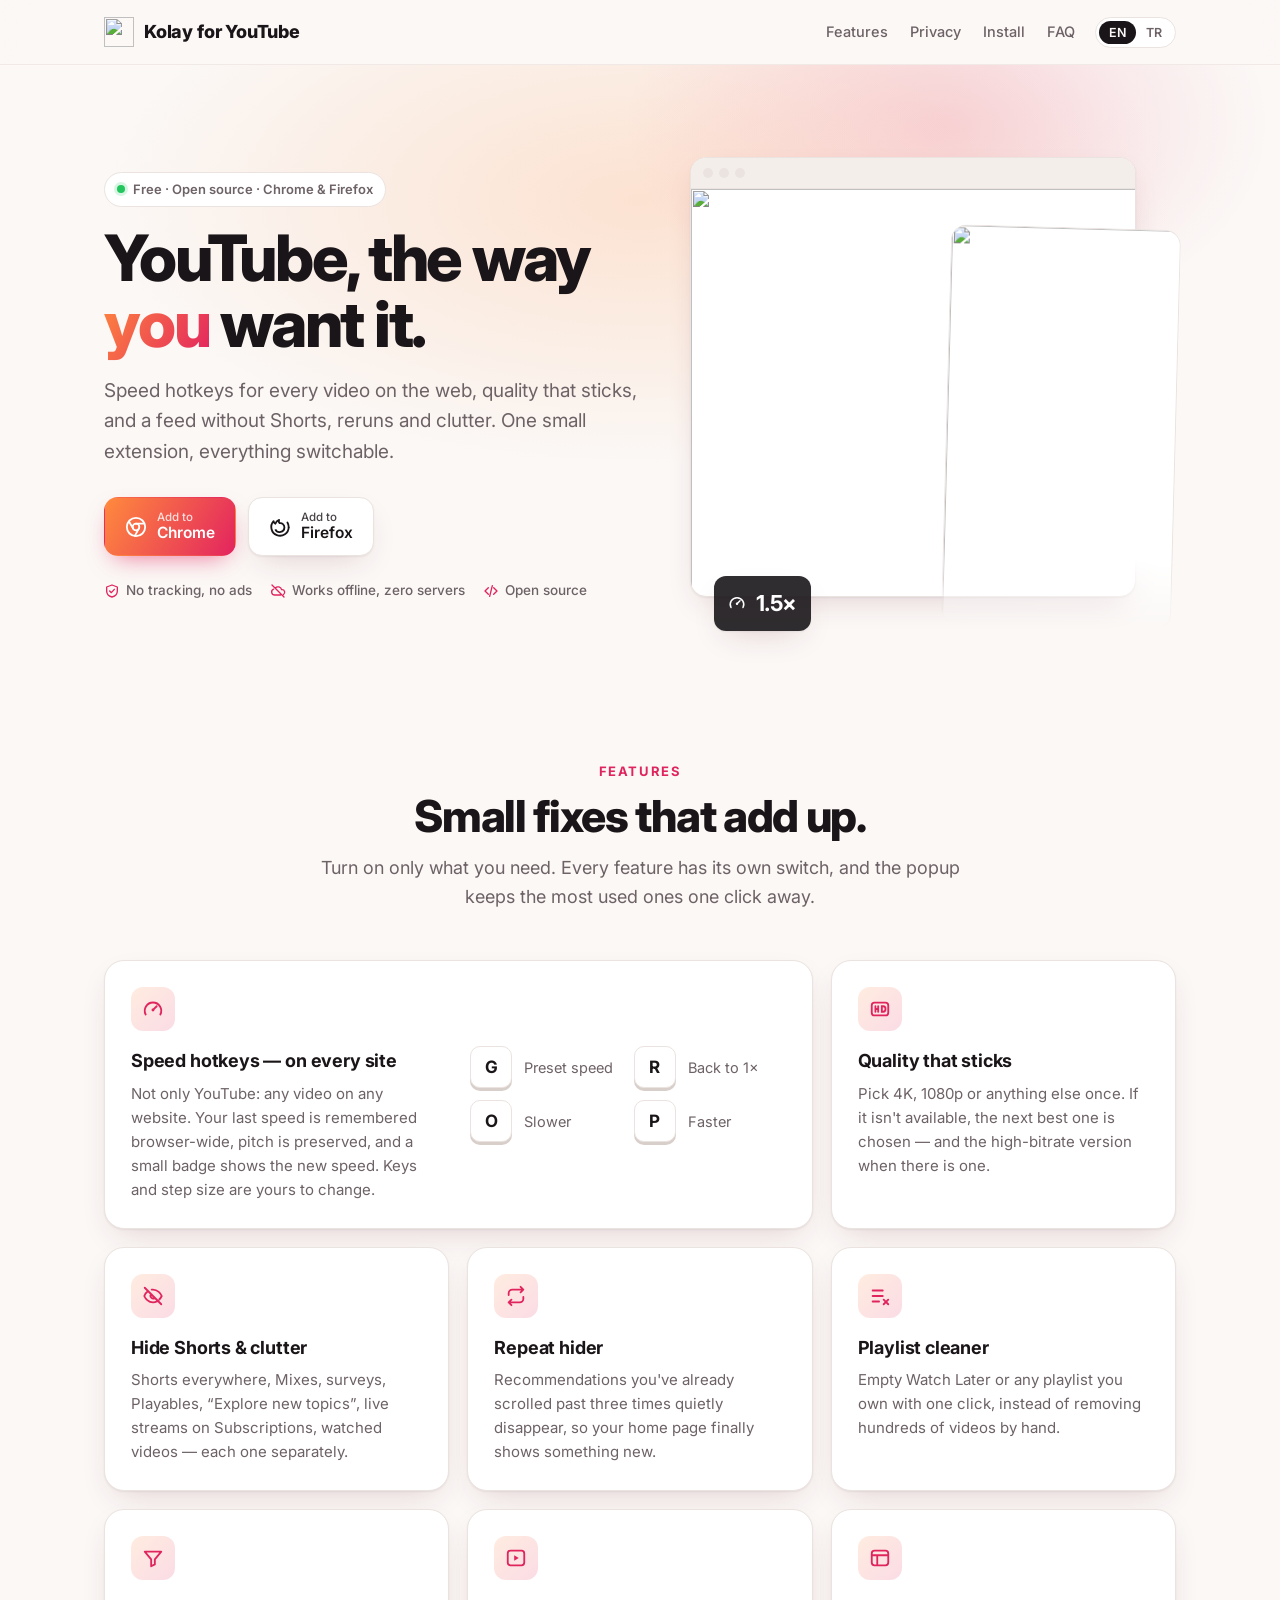
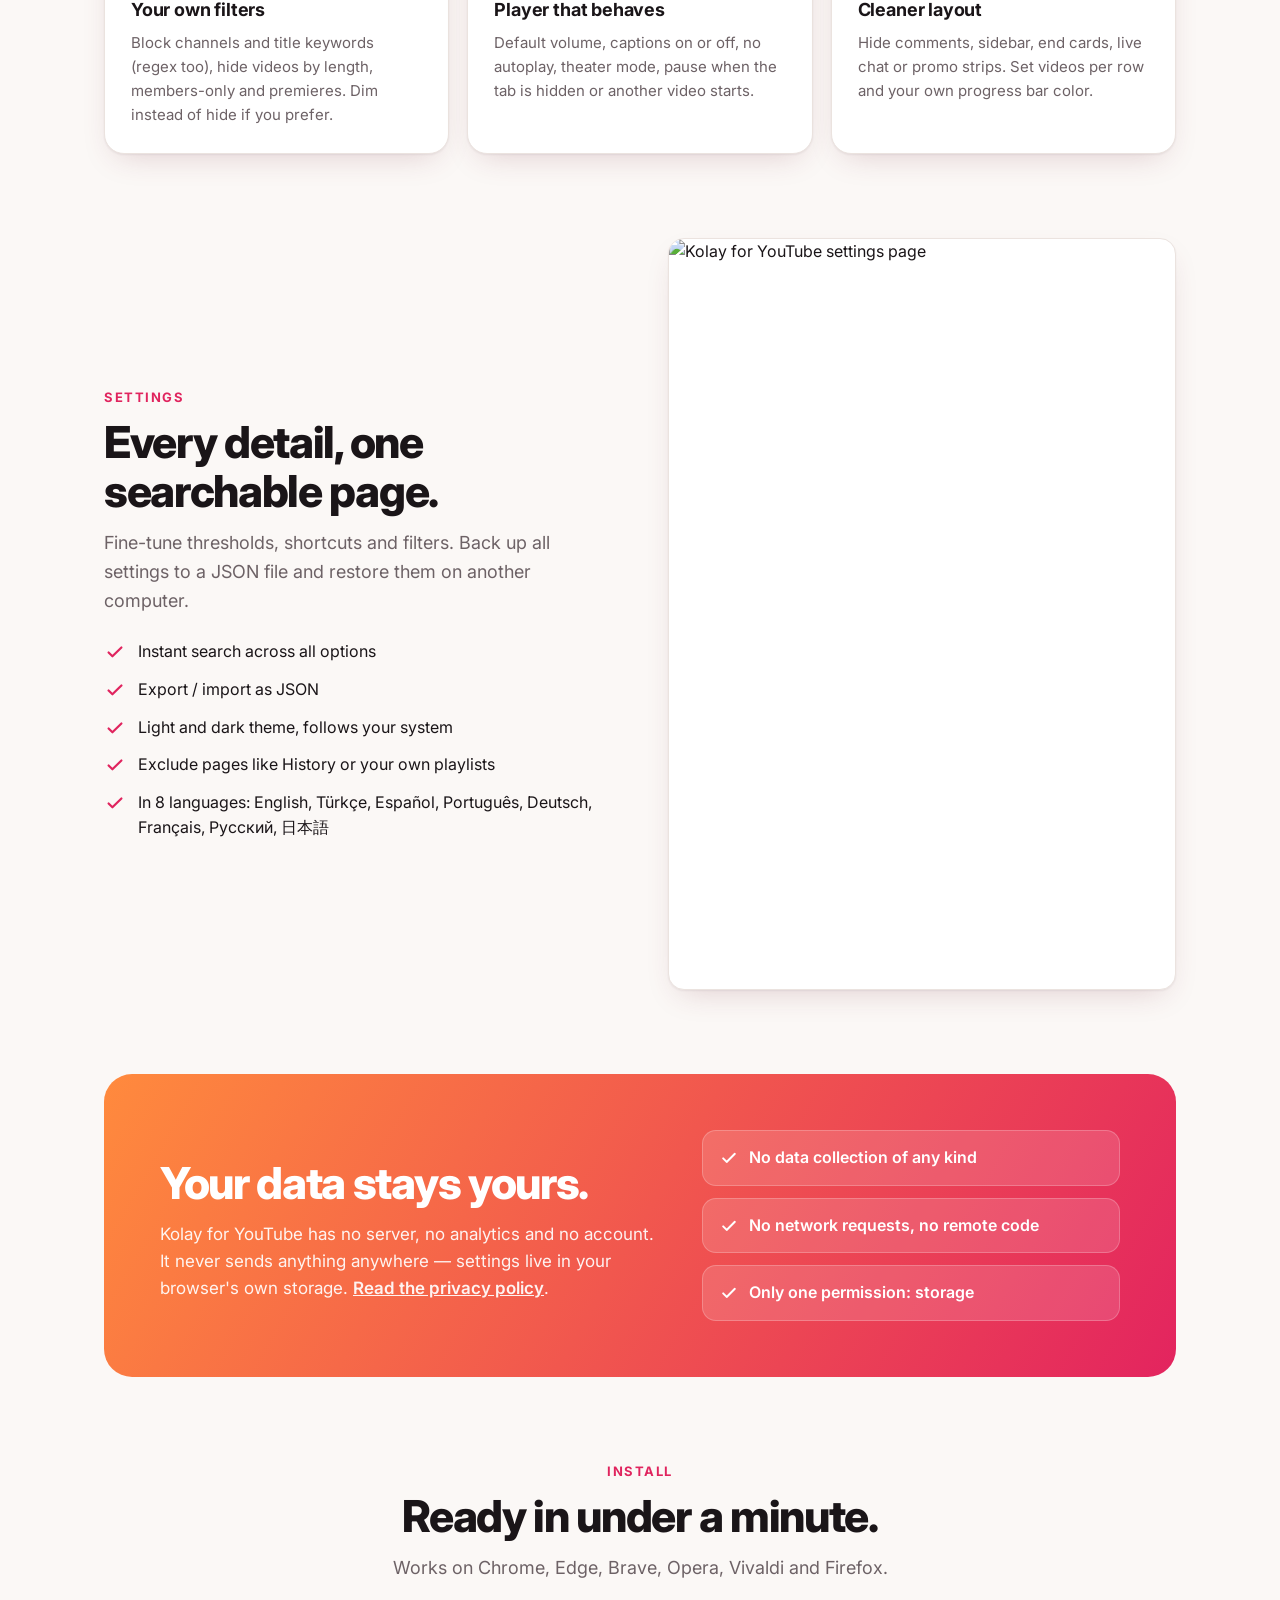
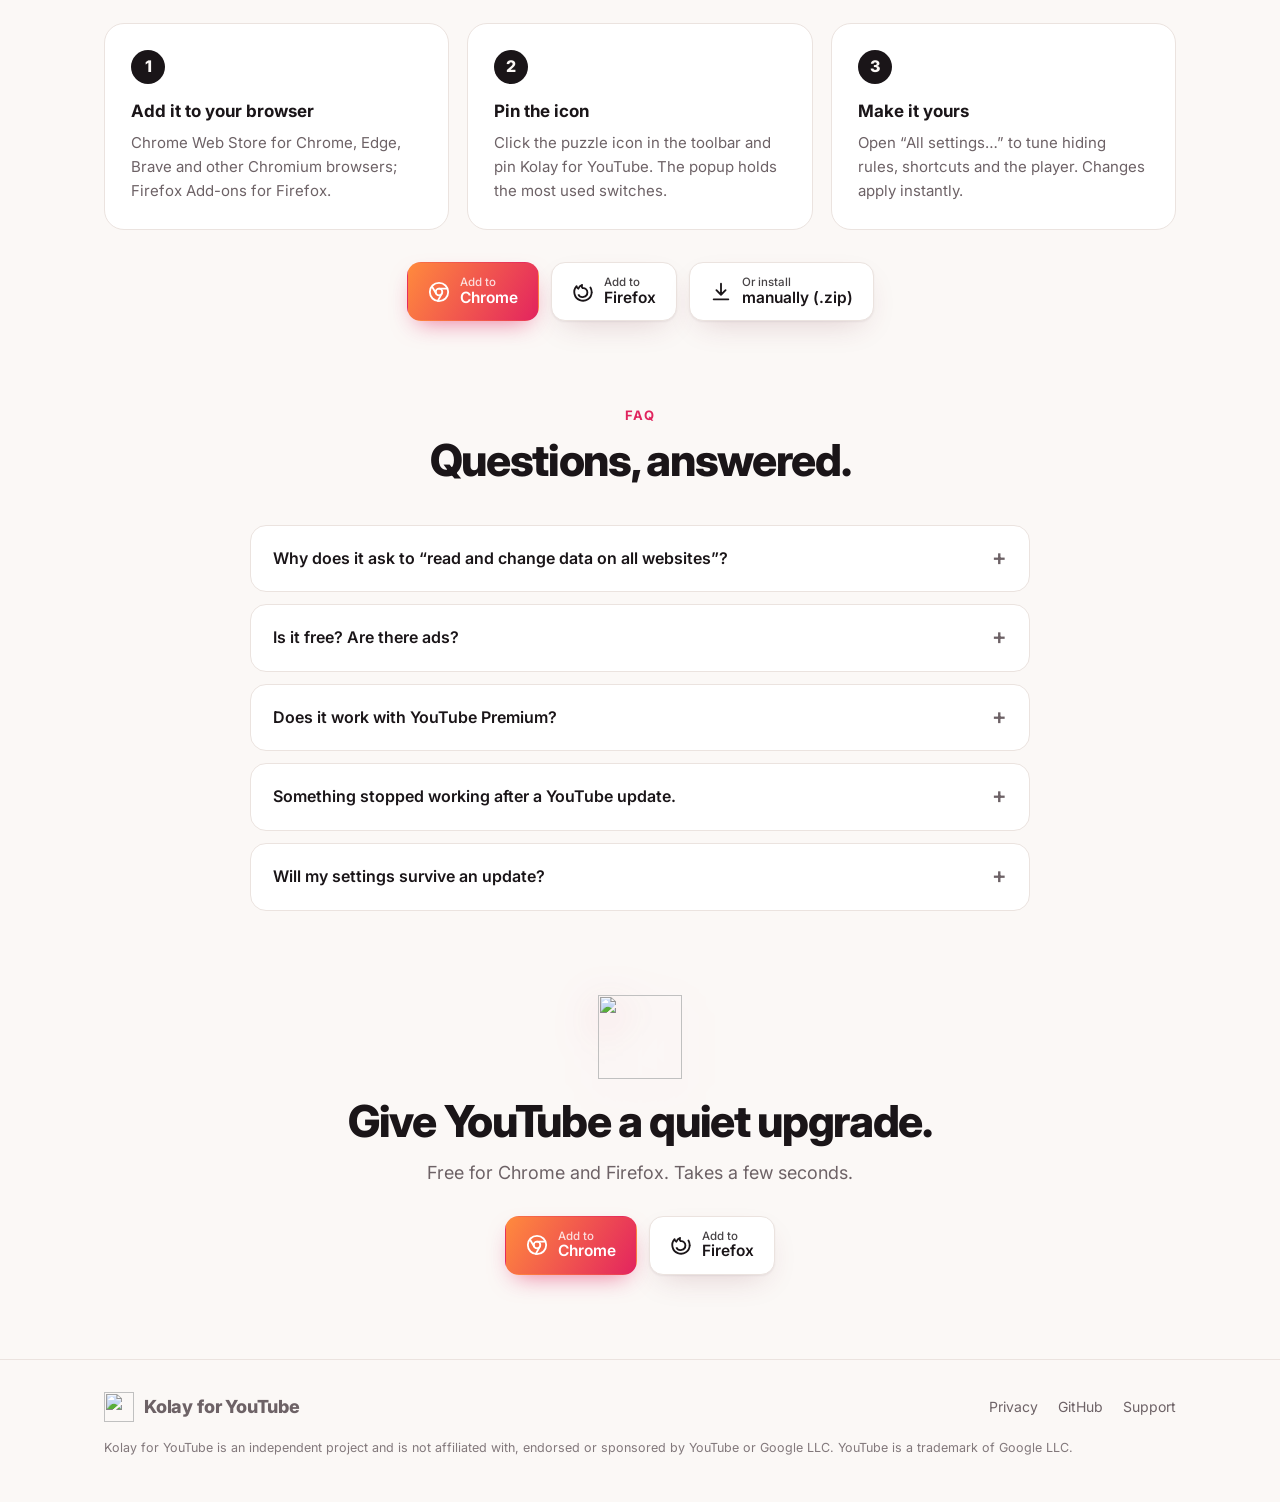
==== docs/index.html @ c81019d7 "Link Firefox Add-ons listing on site and README Co-Authored-By: Claude Sonnet 5.5 <noreply@anthropic" ====
<!doctype html>
<html lang="en">
<head>
<meta charset="utf-8">
<meta name="viewport" content="width=device-width, initial-scale=1">
<title>Kolay for YouTube — a calmer, faster YouTube</title>
<meta name="description" content="Free browser extension for Chrome and Firefox: speed hotkeys for every video, automatic quality, Shorts and clutter hiding, a repeat hider and a playlist cleaner. No tracking.">
<meta property="og:title" content="Kolay for YouTube">
<meta property="og:description" content="Speed hotkeys for every video, auto quality, Shorts & clutter hiding, repeat hider and playlist cleaner. Free, open source, no tracking.">
<meta property="og:image" content="https://makolay322.github.io/Kolay-for-Youtube/img/og.png">
<meta property="og:type" content="website">
<meta name="twitter:card" content="summary_large_image">
<meta name="color-scheme" content="light dark">
<link rel="icon" type="image/svg+xml" href="icon.svg">
<link rel="icon" type="image/png" href="favicon.png">
<link rel="preconnect" href="https://fonts.googleapis.com">
<link rel="preconnect" href="https://fonts.gstatic.com" crossorigin>
<link href="https://fonts.googleapis.com/css2?family=Inter:wght@400;500;600;700;800&display=swap" rel="stylesheet">
<style>
:root {
  --bg: #fbf8f6; --bg2: #f3eeea; --card: #ffffff; --fg: #1a1518; --muted: #6d6266; --line: #ebe3df;
  --a1: #ff8a3d; --a2: #e3245f; --accent: #e0245e; --kbd: #ffffff; --kbd-shadow: #d9cfca;
  --shadow: 0 1px 2px rgba(40,20,30,.06), 0 12px 32px -12px rgba(120,40,60,.22);
}
@media (prefers-color-scheme: dark) {
  :root {
    --bg: #121013; --bg2: #19161a; --card: #1f1b20; --fg: #f3eef0; --muted: #a59a9f; --line: #2e282f;
    --accent: #ff5a7e; --kbd: #2a252b; --kbd-shadow: #0b090b;
    --shadow: 0 1px 2px rgba(0,0,0,.4), 0 16px 40px -14px rgba(0,0,0,.7);
  }
}
* { box-sizing: border-box; }
html { scroll-behavior: smooth; }
body { margin: 0; background: var(--bg); color: var(--fg); font: 16px/1.6 Inter, system-ui, -apple-system, "Segoe UI", Roboto, sans-serif; -webkit-font-smoothing: antialiased; }
img { max-width: 100%; display: block; }
a { color: inherit; }
.wrap { max-width: 1120px; margin: 0 auto; padding: 0 24px; }
.grad { background: linear-gradient(120deg, var(--a1), var(--a2)); -webkit-background-clip: text; background-clip: text; color: transparent; }

/* Nav */
nav.top { position: sticky; top: 0; z-index: 10; backdrop-filter: saturate(1.6) blur(14px); -webkit-backdrop-filter: saturate(1.6) blur(14px); background: color-mix(in srgb, var(--bg) 78%, transparent); border-bottom: 1px solid color-mix(in srgb, var(--line) 70%, transparent); }
nav.top .wrap { display: flex; align-items: center; gap: 20px; height: 64px; }
.logo { display: flex; align-items: center; gap: 10px; font-weight: 800; font-size: 18px; text-decoration: none; letter-spacing: -.01em; }
.logo img { width: 30px; height: 30px; }
nav.top .links { display: flex; gap: 22px; margin-left: auto; font-size: 14.5px; font-weight: 500; }
nav.top .links a { text-decoration: none; color: var(--muted); }
nav.top .links a:hover { color: var(--fg); }
.lang { display: flex; border: 1px solid var(--line); border-radius: 999px; padding: 3px; background: var(--card); }
.lang button { border: 0; background: none; color: var(--muted); font: 600 12.5px Inter, sans-serif; padding: 4px 10px; border-radius: 999px; cursor: pointer; }
.lang button[aria-pressed="true"] { background: var(--fg); color: var(--bg); }

/* Buttons */
.btns { display: flex; gap: 12px; flex-wrap: wrap; }
.btn { display: inline-flex; align-items: center; gap: 10px; padding: 13px 20px; border-radius: 14px; font-weight: 600; font-size: 15.5px; text-decoration: none; border: 1px solid transparent; transition: transform .15s ease, box-shadow .15s ease, background .15s; }
.btn:hover { transform: translateY(-1px); }
.btn svg { width: 22px; height: 22px; flex: none; }
.btn.primary { color: #fff; background: linear-gradient(120deg, var(--a1), var(--a2)); box-shadow: 0 10px 24px -10px rgba(227,36,95,.65); }
.btn.secondary { background: var(--card); border-color: var(--line); box-shadow: var(--shadow); }
.btn small { display: block; font-size: 11.5px; font-weight: 500; opacity: .8; line-height: 1.1; }
.btn span { line-height: 1.2; text-align: left; }
.btn.soon small { opacity: 1; font-weight: 600; letter-spacing: .01em; }

/* Hero */
.hero { position: relative; overflow: hidden; padding: 72px 0 40px; }
.hero::before { content: ""; position: absolute; inset: -40% -10% auto; height: 760px; background: radial-gradient(closest-side, rgba(255,138,61,.20), transparent 70%), radial-gradient(closest-side at 70% 40%, rgba(227,36,95,.16), transparent 70%); pointer-events: none; z-index: -1; }
.hero .wrap { display: grid; grid-template-columns: 1.05fr .95fr; gap: 48px; align-items: center; }
.pill { display: inline-flex; align-items: center; gap: 8px; padding: 6px 12px; border-radius: 999px; background: var(--card); border: 1px solid var(--line); font-size: 13px; font-weight: 600; color: var(--muted); }
.pill i { width: 8px; height: 8px; border-radius: 50%; background: #22c55e; box-shadow: 0 0 0 3px rgba(34,197,94,.18); }
h1 { font-size: clamp(38px, 5.6vw, 64px); line-height: 1.04; letter-spacing: -.035em; margin: 18px 0 18px; font-weight: 800; }
.lead { font-size: 19px; color: var(--muted); max-width: 540px; margin: 0 0 30px; }
.trust { display: flex; gap: 18px; flex-wrap: wrap; margin-top: 24px; font-size: 13.5px; color: var(--muted); font-weight: 500; }
.trust span { display: inline-flex; align-items: center; gap: 6px; }
.trust svg { width: 16px; height: 16px; color: var(--accent); }

.shots { position: relative; min-height: 500px; }
.shot { border-radius: 16px; overflow: hidden; border: 1px solid var(--line); box-shadow: var(--shadow); background: var(--card); }
.shot.win { position: absolute; top: 20px; left: 0; right: 40px; max-height: 440px; }
.shot.win .bar { display: flex; gap: 6px; padding: 10px 12px; border-bottom: 1px solid var(--line); background: var(--bg2); }
.shot.win .bar i { width: 10px; height: 10px; border-radius: 50%; background: var(--line); }
.shot.pop { position: absolute; width: 230px; right: 0; top: 90px; max-height: 400px; -webkit-mask-image: linear-gradient(#000 82%, transparent); mask-image: linear-gradient(#000 82%, transparent); transform: rotate(1.5deg); box-shadow: 0 30px 60px -20px rgba(80,20,40,.45); }
.osd { position: absolute; left: 24px; bottom: 6px; display: flex; align-items: center; gap: 10px; padding: 10px 14px; border-radius: 12px; background: rgba(20,16,20,.88); color: #fff; font-weight: 700; font-size: 15px; box-shadow: var(--shadow); }
.osd b { font-size: 22px; letter-spacing: -.02em; }

/* Sections */
section { padding: 84px 0; }
.eyebrow { font-size: 13px; font-weight: 700; letter-spacing: .12em; text-transform: uppercase; color: var(--accent); }
h2 { font-size: clamp(30px, 3.8vw, 44px); line-height: 1.1; letter-spacing: -.03em; margin: 10px 0 14px; font-weight: 800; }
.sub { color: var(--muted); font-size: 18px; max-width: 640px; margin: 0; }
.center { text-align: center; } .center .sub { margin: 0 auto; }

/* Features grid */
.grid { display: grid; grid-template-columns: repeat(3, 1fr); gap: 18px; margin-top: 48px; }
.card { background: var(--card); border: 1px solid var(--line); border-radius: 20px; padding: 26px; box-shadow: var(--shadow); }
.card .ic { width: 44px; height: 44px; border-radius: 12px; display: grid; place-items: center; background: linear-gradient(135deg, rgba(255,138,61,.16), rgba(227,36,95,.16)); color: var(--accent); margin-bottom: 16px; }
.card .ic svg { width: 22px; height: 22px; }
.card h3 { margin: 0 0 6px; font-size: 18px; letter-spacing: -.01em; }
.card p { margin: 0; color: var(--muted); font-size: 15px; }
.card.big { grid-column: span 2; display: grid; grid-template-columns: 1fr 1fr; gap: 24px; align-items: center; }

/* Keys */
.keys { display: grid; grid-template-columns: repeat(2, 1fr); gap: 12px; }
.key { display: flex; align-items: center; gap: 12px; font-size: 14.5px; color: var(--muted); }
kbd { display: inline-grid; place-items: center; min-width: 42px; height: 42px; padding: 0 10px; border-radius: 10px; background: var(--kbd); border: 1px solid var(--line); box-shadow: 0 3px 0 var(--kbd-shadow); font: 700 17px Inter, sans-serif; color: var(--fg); }

/* Split */
.split { display: grid; grid-template-columns: 1fr 1fr; gap: 56px; align-items: center; }
.list { list-style: none; padding: 0; margin: 24px 0 0; display: grid; gap: 12px; }
.list li { display: flex; gap: 12px; align-items: flex-start; }
.list li svg { flex: none; width: 22px; height: 22px; color: var(--accent); margin-top: 2px; }

/* Privacy band */
.band { background: linear-gradient(120deg, var(--a1), var(--a2)); color: #fff; border-radius: 28px; padding: 56px; display: grid; grid-template-columns: 1.2fr 1fr; gap: 40px; align-items: center; position: relative; overflow: hidden; }
.band h2 { color: #fff; }
.band p { margin: 0; opacity: .92; font-size: 17px; }
.band ul { list-style: none; margin: 0; padding: 0; display: grid; gap: 12px; }
.band li { background: rgba(255,255,255,.14); border: 1px solid rgba(255,255,255,.22); border-radius: 14px; padding: 14px 16px; font-weight: 600; display: flex; gap: 10px; align-items: center; }
.band li svg { width: 20px; height: 20px; flex: none; }
.band a { color: #fff; font-weight: 600; }

/* Install */
.steps { display: grid; grid-template-columns: repeat(3, 1fr); gap: 18px; margin-top: 40px; counter-reset: s; }
.step { position: relative; padding: 26px; border-radius: 20px; background: var(--card); border: 1px solid var(--line); }
.step::before { counter-increment: s; content: counter(s); display: grid; place-items: center; width: 34px; height: 34px; border-radius: 50%; background: var(--fg); color: var(--bg); font-weight: 800; margin-bottom: 14px; }
.step h3 { margin: 0 0 6px; font-size: 17px; }
.step p { margin: 0; color: var(--muted); font-size: 15px; }
code { font: 13.5px ui-monospace, SFMono-Regular, Menlo, monospace; background: var(--bg2); border: 1px solid var(--line); padding: 1px 6px; border-radius: 6px; }

/* FAQ */
.faq { max-width: 780px; margin: 40px auto 0; display: grid; gap: 12px; }
details { background: var(--card); border: 1px solid var(--line); border-radius: 16px; padding: 4px 22px; }
summary { cursor: pointer; list-style: none; padding: 16px 0; font-weight: 600; display: flex; justify-content: space-between; gap: 16px; }
summary::-webkit-details-marker { display: none; }
summary::after { content: "+"; font-size: 22px; line-height: 1; color: var(--muted); transition: transform .2s; }
details[open] summary::after { transform: rotate(45deg); }
details p { margin: 0 0 18px; color: var(--muted); }

/* CTA + footer */
.cta { text-align: center; }
.cta img { width: 84px; height: 84px; margin: 0 auto 18px; filter: drop-shadow(0 12px 22px rgba(227,36,95,.35)); }
.cta .btns { justify-content: center; margin-top: 28px; }
footer { border-top: 1px solid var(--line); padding: 32px 0 44px; color: var(--muted); font-size: 14px; }
footer .wrap { display: flex; gap: 16px 28px; flex-wrap: wrap; align-items: center; }
footer .links { display: flex; gap: 20px; margin-left: auto; }
footer .links a { text-decoration: none; }
footer .links a:hover { color: var(--fg); }
footer .legal { flex-basis: 100%; font-size: 12.5px; opacity: .85; }

.reveal { opacity: 0; transform: translateY(14px); transition: opacity .6s ease, transform .6s ease; }
.reveal.in { opacity: 1; transform: none; }
@media (prefers-reduced-motion: reduce) { .reveal { opacity: 1; transform: none; transition: none; } .btn { transition: none; } html { scroll-behavior: auto; } }

@media (max-width: 960px) {
  .hero .wrap, .split, .band { grid-template-columns: 1fr; }
  .grid { grid-template-columns: 1fr 1fr; }
  .card.big { grid-column: span 2; }
  .steps { grid-template-columns: 1fr; }
  .shots { min-height: 0; padding-bottom: 56px; }
  .shot.win { position: relative; top: 0; right: 0; }
  .shot.pop { width: 42%; max-width: 210px; max-height: 280px; top: auto; bottom: 0; right: -6px; }
  .band { padding: 36px 28px; }
  nav.top .links { display: none; }
  .lang { margin-left: auto; }
}
@media (max-width: 620px) {
  .wrap { padding: 0 16px; }
  .grid { grid-template-columns: 1fr; }
  .card.big { grid-column: auto; grid-template-columns: 1fr; }
  .keys { grid-template-columns: 1fr 1fr; }
  section { padding: 60px 0; }
  .hero { padding-top: 44px; }
  .btn { width: 100%; justify-content: center; }
  .osd { display: none; }
  footer .links { margin-left: 0; }
}
</style>
</head>
<body>

<svg width="0" height="0" style="position:absolute" aria-hidden="true">
  <defs>
    <symbol id="i-check" viewBox="0 0 24 24"><path fill="none" stroke="currentColor" stroke-width="2.4" stroke-linecap="round" stroke-linejoin="round" d="M5 12.5l4.2 4.2L19 7"/></symbol>
    <symbol id="i-chrome" viewBox="0 0 24 24"><circle cx="12" cy="12" r="10" fill="none" stroke="currentColor" stroke-width="2"/><circle cx="12" cy="12" r="3.6" fill="none" stroke="currentColor" stroke-width="2"/><path fill="none" stroke="currentColor" stroke-width="2" stroke-linecap="round" d="M12 8.4h8.8M8.9 13.8L4.5 6.2M15.1 13.8l-4.4 7.9"/></symbol>
    <symbol id="i-firefox" viewBox="0 0 24 24"><path fill="none" stroke="currentColor" stroke-width="2" stroke-linejoin="round" d="M21.5 12A9.5 9.5 0 1 1 5 5.6c.2 1.3.9 2.3 1.9 2.8.6-1.8 2-3.5 4.1-4.2-.6 1.5-.3 2.9.7 3.6 2.6-.4 5.1 1.6 5.1 4.6a5.2 5.2 0 0 1-9.9 2.1"/><path fill="none" stroke="currentColor" stroke-width="2" stroke-linecap="round" d="M21.5 12c0-1.8-.5-3.5-1.4-5"/></symbol>
    <symbol id="i-speed" viewBox="0 0 24 24"><path fill="none" stroke="currentColor" stroke-width="2" stroke-linecap="round" stroke-linejoin="round" d="M4 18a9 9 0 1 1 16 0M12 13l4-4"/><circle cx="12" cy="13" r="1.6" fill="currentColor"/></symbol>
    <symbol id="i-hd" viewBox="0 0 24 24"><rect x="3" y="5" width="18" height="14" rx="3" fill="none" stroke="currentColor" stroke-width="2"/><path fill="none" stroke="currentColor" stroke-width="2" stroke-linecap="round" d="M7 9v6M7 12h3M10 9v6M14 9v6h1.5a2.5 3 0 0 0 0-6z"/></symbol>
    <symbol id="i-eye" viewBox="0 0 24 24"><path fill="none" stroke="currentColor" stroke-width="2" stroke-linecap="round" stroke-linejoin="round" d="M3 3l18 18M10.6 5.1A10 10 0 0 1 12 5c5 0 8.5 4.5 9.5 7a13 13 0 0 1-2.6 3.8M6.6 6.6A13 13 0 0 0 2.5 12c1 2.5 4.5 7 9.5 7 1.7 0 3.2-.5 4.5-1.3M9.9 9.9a3 3 0 0 0 4.2 4.2"/></symbol>
    <symbol id="i-repeat" viewBox="0 0 24 24"><path fill="none" stroke="currentColor" stroke-width="2" stroke-linecap="round" stroke-linejoin="round" d="M17 2l3 3-3 3M4 11V9a4 4 0 0 1 4-4h12M7 22l-3-3 3-3M20 13v2a4 4 0 0 1-4 4H4"/></symbol>
    <symbol id="i-list" viewBox="0 0 24 24"><path fill="none" stroke="currentColor" stroke-width="2" stroke-linecap="round" d="M4 6h11M4 12h11M4 18h7M16 16l5 5M21 16l-5 5"/></symbol>
    <symbol id="i-play" viewBox="0 0 24 24"><rect x="3" y="4" width="18" height="16" rx="3" fill="none" stroke="currentColor" stroke-width="2"/><path d="M10 9v6l5-3z" fill="currentColor"/></symbol>
    <symbol id="i-layout" viewBox="0 0 24 24"><rect x="3" y="4" width="18" height="16" rx="3" fill="none" stroke="currentColor" stroke-width="2"/><path fill="none" stroke="currentColor" stroke-width="2" d="M3 9h18M9 9v11"/></symbol>
    <symbol id="i-filter" viewBox="0 0 24 24"><path fill="none" stroke="currentColor" stroke-width="2" stroke-linejoin="round" d="M3 5h18l-7 8.5V19l-4 2v-7.5z"/></symbol>
    <symbol id="i-shield" viewBox="0 0 24 24"><path fill="none" stroke="currentColor" stroke-width="2" stroke-linejoin="round" d="M12 3l8 3v6c0 4.5-3.4 8-8 9-4.6-1-8-4.5-8-9V6z"/><path fill="none" stroke="currentColor" stroke-width="2" stroke-linecap="round" stroke-linejoin="round" d="M8.5 12l2.5 2.5 4.5-5"/></symbol>
    <symbol id="i-cloud-off" viewBox="0 0 24 24"><path fill="none" stroke="currentColor" stroke-width="2" stroke-linecap="round" stroke-linejoin="round" d="M3 3l18 18M8 7.5A5.5 5.5 0 0 1 17.4 10H18a4 4 0 0 1 2.3 7.3M16 18H7a4.5 4.5 0 0 1-1.6-8.7"/></symbol>
    <symbol id="i-code" viewBox="0 0 24 24"><path fill="none" stroke="currentColor" stroke-width="2" stroke-linecap="round" stroke-linejoin="round" d="M8 7l-5 5 5 5M16 7l5 5-5 5M14 4l-4 16"/></symbol>
    <symbol id="i-download" viewBox="0 0 24 24"><path fill="none" stroke="currentColor" stroke-width="2" stroke-linecap="round" stroke-linejoin="round" d="M12 3v12M7 10l5 5 5-5M4 20h16"/></symbol>
  </defs>
</svg>

<nav class="top">
  <div class="wrap">
    <a class="logo" href="#"><img src="icon.svg" alt="" width="30" height="30">Kolay for YouTube</a>
    <div class="links">
      <a href="#features" data-i18n="nav.features">Features</a>
      <a href="#privacy" data-i18n="nav.privacy">Privacy</a>
      <a href="#install" data-i18n="nav.install">Install</a>
      <a href="#faq" data-i18n="nav.faq">FAQ</a>
    </div>
    <div class="lang" role="group" aria-label="Language">
      <button type="button" data-lang="en" aria-pressed="true">EN</button>
      <button type="button" data-lang="tr" aria-pressed="false">TR</button>
    </div>
  </div>
</nav>

<header class="hero">
  <div class="wrap">
    <div>
      <span class="pill"><i></i><span data-i18n="hero.pill">Free · Open source · Chrome &amp; Firefox</span></span>
      <h1 data-i18n-html="hero.title">YouTube, the way <span class="grad">you</span> want it.</h1>
      <p class="lead" data-i18n="hero.lead">Speed hotkeys for every video on the web, quality that sticks, and a feed without Shorts, reruns and clutter. One small extension, everything switchable.</p>
      <div class="btns">
        <a class="btn primary" data-store="chrome" href="#install"><svg><use href="#i-chrome"/></svg><span><small data-i18n="btn.get">Add to</small>Chrome</span></a>
        <a class="btn secondary" data-store="firefox" href="#install"><svg><use href="#i-firefox"/></svg><span><small data-i18n="btn.get">Add to</small>Firefox</span></a>
      </div>
      <div class="trust">
        <span><svg><use href="#i-shield"/></svg><span data-i18n="trust.1">No tracking, no ads</span></span>
        <span><svg><use href="#i-cloud-off"/></svg><span data-i18n="trust.2">Works offline, zero servers</span></span>
        <span><svg><use href="#i-code"/></svg><span data-i18n="trust.3">Open source</span></span>
      </div>
    </div>
    <div class="shots" aria-hidden="true">
      <div class="shot win">
        <div class="bar"><i></i><i></i><i></i></div>
        <picture>
          <source srcset="img/options-hide-dark.webp" media="(prefers-color-scheme: dark)">
          <img src="img/options-hide-light.webp" alt="" width="1200" height="750">
        </picture>
      </div>
      <div class="shot pop">
        <picture>
          <source srcset="img/popup-dark.webp" media="(prefers-color-scheme: dark)">
          <img src="img/popup-light.webp" alt="" width="340" height="860">
        </picture>
      </div>
      <div class="osd"><svg width="18" height="18"><use href="#i-speed"/></svg><b>1.5×</b></div>
    </div>
  </div>
</header>

<section id="features">
  <div class="wrap">
    <div class="center reveal">
      <div class="eyebrow" data-i18n="feat.eyebrow">Features</div>
      <h2 data-i18n="feat.title">Small fixes that add up.</h2>
      <p class="sub" data-i18n="feat.sub">Turn on only what you need. Every feature has its own switch, and the popup keeps the most used ones one click away.</p>
    </div>
    <div class="grid">
      <div class="card big reveal">
        <div>
          <div class="ic"><svg><use href="#i-speed"/></svg></div>
          <h3 data-i18n="f.speed.t">Speed hotkeys — on every site</h3>
          <p data-i18n="f.speed.d">Not only YouTube: any video on any website. Your last speed is remembered browser-wide, pitch is preserved, and a small badge shows the new speed. Keys and step size are yours to change.</p>
        </div>
        <div class="keys">
          <div class="key"><kbd>G</kbd><span data-i18n="k.g">Preset speed</span></div>
          <div class="key"><kbd>R</kbd><span data-i18n="k.r">Back to 1×</span></div>
          <div class="key"><kbd>O</kbd><span data-i18n="k.o">Slower</span></div>
          <div class="key"><kbd>P</kbd><span data-i18n="k.p">Faster</span></div>
        </div>
      </div>
      <div class="card reveal">
        <div class="ic"><svg><use href="#i-hd"/></svg></div>
        <h3 data-i18n="f.q.t">Quality that sticks</h3>
        <p data-i18n="f.q.d">Pick 4K, 1080p or anything else once. If it isn't available, the next best one is chosen — and the high-bitrate version when there is one.</p>
      </div>
      <div class="card reveal">
        <div class="ic"><svg><use href="#i-eye"/></svg></div>
        <h3 data-i18n="f.hide.t">Hide Shorts &amp; clutter</h3>
        <p data-i18n="f.hide.d">Shorts everywhere, Mixes, surveys, Playables, “Explore new topics”, live streams on Subscriptions, watched videos — each one separately.</p>
      </div>
      <div class="card reveal">
        <div class="ic"><svg><use href="#i-repeat"/></svg></div>
        <h3 data-i18n="f.rep.t">Repeat hider</h3>
        <p data-i18n="f.rep.d">Recommendations you've already scrolled past three times quietly disappear, so your home page finally shows something new.</p>
      </div>
      <div class="card reveal">
        <div class="ic"><svg><use href="#i-list"/></svg></div>
        <h3 data-i18n="f.pl.t">Playlist cleaner</h3>
        <p data-i18n="f.pl.d">Empty Watch Later or any playlist you own with one click, instead of removing hundreds of videos by hand.</p>
      </div>
      <div class="card reveal">
        <div class="ic"><svg><use href="#i-filter"/></svg></div>
        <h3 data-i18n="f.flt.t">Your own filters</h3>
        <p data-i18n="f.flt.d">Block channels and title keywords (regex too), hide videos by length, members-only and premieres. Dim instead of hide if you prefer.</p>
      </div>
      <div class="card reveal">
        <div class="ic"><svg><use href="#i-play"/></svg></div>
        <h3 data-i18n="f.pla.t">Player that behaves</h3>
        <p data-i18n="f.pla.d">Default volume, captions on or off, no autoplay, theater mode, pause when the tab is hidden or another video starts.</p>
      </div>
      <div class="card reveal">
        <div class="ic"><svg><use href="#i-layout"/></svg></div>
        <h3 data-i18n="f.lay.t">Cleaner layout</h3>
        <p data-i18n="f.lay.d">Hide comments, sidebar, end cards, live chat or promo strips. Set videos per row and your own progress bar color.</p>
      </div>
    </div>
  </div>
</section>

<section style="padding-top: 0">
  <div class="wrap split">
    <div class="reveal">
      <div class="eyebrow" data-i18n="set.eyebrow">Settings</div>
      <h2 data-i18n="set.title">Every detail, one searchable page.</h2>
      <p class="sub" data-i18n="set.sub">Fine-tune thresholds, shortcuts and filters. Back up all settings to a JSON file and restore them on another computer.</p>
      <ul class="list">
        <li><svg><use href="#i-check"/></svg><span data-i18n="set.l1">Instant search across all options</span></li>
        <li><svg><use href="#i-check"/></svg><span data-i18n="set.l2">Export / import as JSON</span></li>
        <li><svg><use href="#i-check"/></svg><span data-i18n="set.l3">Light and dark theme, follows your system</span></li>
        <li><svg><use href="#i-check"/></svg><span data-i18n="set.l4">Exclude pages like History or your own playlists</span></li>
        <li><svg><use href="#i-check"/></svg><span data-i18n="set.l5">In 8 languages: English, Türkçe, Español, Português, Deutsch, Français, Русский, 日本語</span></li>
      </ul>
    </div>
    <div class="shot reveal">
      <picture>
        <source srcset="img/options-dark.webp" media="(prefers-color-scheme: dark)">
        <img src="img/options-light.webp" alt="Kolay for YouTube settings page" width="1200" height="750" loading="lazy">
      </picture>
    </div>
  </div>
</section>

<section id="privacy" style="padding-top: 0">
  <div class="wrap">
    <div class="band reveal">
      <div>
        <h2 data-i18n="priv.title">Your data stays yours.</h2>
        <p data-i18n-html="priv.sub">Kolay for YouTube has no server, no analytics and no account. It never sends anything anywhere — settings live in your browser's own storage. <a href="privacy.html">Read the privacy policy</a>.</p>
      </div>
      <ul>
        <li><svg><use href="#i-check"/></svg><span data-i18n="priv.l1">No data collection of any kind</span></li>
        <li><svg><use href="#i-check"/></svg><span data-i18n="priv.l2">No network requests, no remote code</span></li>
        <li><svg><use href="#i-check"/></svg><span data-i18n="priv.l3">Only one permission: storage</span></li>
      </ul>
    </div>
  </div>
</section>

<section id="install" style="padding-top: 0">
  <div class="wrap">
    <div class="center reveal">
      <div class="eyebrow" data-i18n="ins.eyebrow">Install</div>
      <h2 data-i18n="ins.title">Ready in under a minute.</h2>
      <p class="sub" data-i18n="ins.sub">Works on Chrome, Edge, Brave, Opera, Vivaldi and Firefox.</p>
    </div>
    <div class="steps">
      <div class="step reveal"><h3 data-i18n="s1.t">Add it to your browser</h3><p data-i18n="s1.d">Chrome Web Store for Chrome, Edge, Brave and other Chromium browsers; Firefox Add-ons for Firefox.</p></div>
      <div class="step reveal"><h3 data-i18n="s2.t">Pin the icon</h3><p data-i18n="s2.d">Click the puzzle icon in the toolbar and pin Kolay for YouTube. The popup holds the most used switches.</p></div>
      <div class="step reveal"><h3 data-i18n="s3.t">Make it yours</h3><p data-i18n="s3.d">Open “All settings…” to tune hiding rules, shortcuts and the player. Changes apply instantly.</p></div>
    </div>
    <div class="btns reveal" style="justify-content:center; margin-top: 32px">
      <a class="btn primary" data-store="chrome" href="#install"><svg><use href="#i-chrome"/></svg><span><small data-i18n="btn.get">Add to</small>Chrome</span></a>
      <a class="btn secondary" data-store="firefox" href="#install"><svg><use href="#i-firefox"/></svg><span><small data-i18n="btn.get">Add to</small>Firefox</span></a>
      <a class="btn secondary" href="https://github.com/makolay322/Kolay-for-Youtube#install"><svg><use href="#i-download"/></svg><span><small data-i18n="btn.or">Or install</small><span data-i18n="btn.manual">manually (.zip)</span></span></a>
    </div>
  </div>
</section>

<section id="faq" style="padding-top: 0">
  <div class="wrap">
    <div class="center reveal">
      <div class="eyebrow">FAQ</div>
      <h2 data-i18n="faq.title">Questions, answered.</h2>
    </div>
    <div class="faq">
      <details class="reveal"><summary data-i18n="q1">Why does it ask to “read and change data on all websites”?</summary><p data-i18n="a1">Only because the speed hotkeys work on videos on every site. That part of the extension does nothing but listen for your shortcut keys and change the playback speed of &lt;video&gt; elements. It reads nothing else and sends nothing anywhere. If you don't need that, you can limit site access from your browser's extension settings.</p></details>
      <details class="reveal"><summary data-i18n="q2">Is it free? Are there ads?</summary><p data-i18n="a2">Free, with no ads, no premium tier and no tracking. The full source code is on GitHub.</p></details>
      <details class="reveal"><summary data-i18n="q3">Does it work with YouTube Premium?</summary><p data-i18n="a3">Yes. With Premium, the quality setting can even pick the “enhanced bitrate” version automatically.</p></details>
      <details class="reveal"><summary data-i18n="q4">Something stopped working after a YouTube update.</summary><p data-i18n-html="a4">YouTube changes its layout often. Please <a href="https://github.com/makolay322/Kolay-for-Youtube/issues">open an issue on GitHub</a>; turning on Settings → General → Debug log helps a lot.</p></details>
      <details class="reveal"><summary data-i18n="q5">Will my settings survive an update?</summary><p data-i18n="a5">Yes. Settings are kept across updates, and you can export them to a file at any time.</p></details>
    </div>
  </div>
</section>

<section class="cta" style="padding-top: 0">
  <div class="wrap reveal">
    <img src="icon.svg" alt="" width="84" height="84">
    <h2 data-i18n="cta.title">Give YouTube a quiet upgrade.</h2>
    <p class="sub" style="margin:0 auto" data-i18n="cta.sub">Free for Chrome and Firefox. Takes a few seconds.</p>
    <div class="btns">
      <a class="btn primary" data-store="chrome" href="#install"><svg><use href="#i-chrome"/></svg><span><small data-i18n="btn.get">Add to</small>Chrome</span></a>
      <a class="btn secondary" data-store="firefox" href="#install"><svg><use href="#i-firefox"/></svg><span><small data-i18n="btn.get">Add to</small>Firefox</span></a>
    </div>
  </div>
</section>

<footer>
  <div class="wrap">
    <a class="logo" href="#"><img src="icon.svg" alt="" width="30" height="30">Kolay for YouTube</a>
    <div class="links">
      <a href="privacy.html" data-i18n="ft.privacy">Privacy</a>
      <a href="https://github.com/makolay322/Kolay-for-Youtube">GitHub</a>
      <a href="https://github.com/makolay322/Kolay-for-Youtube/issues" data-i18n="ft.support">Support</a>
    </div>
    <div class="legal" data-i18n="ft.legal">Kolay for YouTube is an independent project and is not affiliated with, endorsed or sponsored by YouTube or Google LLC. YouTube is a trademark of Google LLC.</div>
  </div>
</footer>

<script>
/* Store links. While a listing isn't live yet its buttons read "Coming soon"
 * and point to the manual install. */
const STORES = {
  chrome: 'https://chromewebstore.google.com/detail/kolay-for-youtube/jlbgeidkdbpnbpimklbcgdblidlbgiff',
  firefox: 'https://addons.mozilla.org/en-US/firefox/addon/kolay-for-youtube/',
};
const MANUAL = 'https://github.com/makolay322/Kolay-for-Youtube#install';
document.querySelectorAll('[data-store]').forEach((a) => {
  const url = STORES[a.dataset.store];
  if (url) { a.href = url; a.target = '_blank'; a.rel = 'noopener'; return; }
  a.href = MANUAL;
  a.classList.add('soon');
  const small = a.querySelector('small');
  small.textContent = 'Coming soon to'; small.dataset.i18n = 'btn.soon';
});
// Highlight the button for the visitor's own browser
if (/firefox/i.test(navigator.userAgent)) {
  document.querySelectorAll('.btns').forEach((b) => {
    const ff = b.querySelector('[data-store=firefox]'), ch = b.querySelector('[data-store=chrome]');
    if (ff && ch) { ff.classList.replace('secondary', 'primary'); ch.classList.replace('primary', 'secondary'); b.insertBefore(ff, ch); }
  });
}

const TR = {
  'nav.features': 'Özellikler', 'nav.privacy': 'Gizlilik', 'nav.install': 'Kurulum', 'nav.faq': 'SSS',
  'hero.pill': 'Ücretsiz · Açık kaynak · Chrome ve Firefox',
  'hero.title': 'YouTube, tam <span class="grad">istediğin</span> gibi.',
  'hero.lead': 'Webdeki her video için hız kısayolları, hep aynı kalan kalite ve Shorts’suz, tekrarsız, kalabalıksız bir akış. Tek küçük eklenti, her şey açılıp kapatılabilir.',
  'btn.get': 'Ekle:', 'btn.soon': 'Yakında:', 'btn.or': 'Ya da', 'btn.manual': 'elle kur (.zip)',
  'trust.1': 'Takip yok, reklam yok', 'trust.2': 'Sunucu yok, çevrimdışı çalışır', 'trust.3': 'Açık kaynak',
  'feat.eyebrow': 'Özellikler', 'feat.title': 'Küçük dokunuşlar, büyük fark.',
  'feat.sub': 'Sadece ihtiyacın olanı aç. Her özelliğin kendi anahtarı var; en çok kullanılanlar açılır pencerede bir tık uzağında.',
  'f.speed.t': 'Hız kısayolları — her sitede',
  'f.speed.d': 'Sadece YouTube değil: her sitedeki her video. Son hız tarayıcı genelinde hatırlanır, ses tonu korunur, ekranda küçük bir gösterge çıkar. Tuşlar ve adım tamamen ayarlanabilir.',
  'k.g': 'Hazır hız', 'k.r': '1×’e dön', 'k.o': 'Yavaşlat', 'k.p': 'Hızlandır',
  'f.q.t': 'Kalite hep aynı', 'f.q.d': '4K, 1080p ya da istediğini bir kez seç. Yoksa bir alttaki seçilir; varsa yüksek bit hızlı (Premium) sürüm tercih edilir.',
  'f.hide.t': 'Shorts ve kalabalığı gizle', 'f.hide.d': 'Her yerde Shorts, Mix’ler, anketler, Playables, “Yeni konuları keşfet”, Abonelikler’deki canlı yayınlar, izlenmiş videolar — her biri ayrı ayrı.',
  'f.rep.t': 'Tekrar gizleyici', 'f.rep.d': 'Üç kez önüne gelip geçtiğin öneriler sessizce kaybolur; ana sayfan nihayet yeni bir şey gösterir.',
  'f.pl.t': 'Oynatma listesi temizleyici', 'f.pl.d': 'Daha Sonra İzle’yi ya da kendi listelerini tek tıkla boşalt; yüzlerce videoyu tek tek silmekle uğraşma.',
  'f.flt.t': 'Kendi filtrelerin', 'f.flt.d': 'Kanalları ve başlık kelimelerini (regex dahil) engelle; süreye göre, kanal üyelerine özel ve prömiyer videoları gizle. İstersen gizlemek yerine soluklaştır.',
  'f.pla.t': 'Uslu bir oynatıcı', 'f.pla.d': 'Varsayılan ses, altyazı açık/kapalı, otomatik oynatma yok, sinema modu; sekme gizlenince ya da başka video başlayınca duraklat.',
  'f.lay.t': 'Daha sade sayfa', 'f.lay.d': 'Yorumları, yan paneli, bitiş kartlarını, canlı sohbeti ya da tanıtım şeritlerini gizle. Satır başına video sayısını ve ilerleme çubuğu rengini ayarla.',
  'set.eyebrow': 'Ayarlar', 'set.title': 'Her detay, aranabilir tek sayfada.',
  'set.sub': 'Eşikleri, kısayolları ve filtreleri ince ayarla. Tüm ayarları JSON dosyasına yedekle, başka bilgisayarda geri yükle.',
  'set.l1': 'Tüm seçeneklerde anında arama', 'set.l2': 'JSON olarak dışa / içe aktarma', 'set.l3': 'Açık ve koyu tema, sistemini takip eder', 'set.l4': 'Geçmiş ya da kendi listelerin gibi sayfaları hariç tut',
  'set.l5': '8 dilde: English, Türkçe, Español, Português, Deutsch, Français, Русский, 日本語',
  'priv.title': 'Verilerin sende kalır.',
  'priv.sub': 'Kolay for YouTube’un sunucusu, analitiği ya da hesabı yok. Hiçbir yere hiçbir şey göndermez — ayarlar tarayıcının kendi depolamasında durur. <a href="privacy.html">Gizlilik politikasını oku</a>.',
  'priv.l1': 'Hiçbir şekilde veri toplanmaz', 'priv.l2': 'Ağ isteği yok, uzaktan kod yok', 'priv.l3': 'Tek izin: depolama (storage)',
  'ins.eyebrow': 'Kurulum', 'ins.title': 'Bir dakikadan kısa sürede hazır.', 'ins.sub': 'Chrome, Edge, Brave, Opera, Vivaldi ve Firefox’ta çalışır.',
  's1.t': 'Tarayıcına ekle', 's1.d': 'Chrome, Edge, Brave ve diğer Chromium tarayıcılar için Chrome Web Mağazası; Firefox için Firefox Eklentileri.',
  's2.t': 'Simgeyi sabitle', 's2.d': 'Araç çubuğundaki yapboz simgesine tıkla ve Kolay for YouTube’u sabitle. En çok kullanılan anahtarlar açılır pencerede.',
  's3.t': 'Kendine göre ayarla', 's3.d': '“Tüm ayarlar…” ile gizleme kurallarını, kısayolları ve oynatıcıyı ayarla. Değişiklikler anında uygulanır.',
  'faq.title': 'Sık sorulan sorular.',
  'q1': 'Neden “tüm sitelerdeki verileri okuma ve değiştirme” izni istiyor?',
  'a1': 'Sadece hız kısayolları her sitedeki videolarda çalıştığı için. Eklentinin o kısmı yalnızca kısayol tuşlarını dinler ve <video> öğelerinin hızını değiştirir. Başka hiçbir şey okumaz, hiçbir yere bir şey göndermez. İstemezsen tarayıcının eklenti ayarlarından site erişimini sınırlayabilirsin.',
  'q2': 'Ücretsiz mi? Reklam var mı?', 'a2': 'Ücretsiz; reklam, premium sürüm ya da takip yok. Kaynak kodun tamamı GitHub’da.',
  'q3': 'YouTube Premium ile çalışır mı?', 'a3': 'Evet. Premium’da kalite ayarı “gelişmiş bit hızı” sürümünü bile otomatik seçebilir.',
  'q4': 'YouTube güncellemesinden sonra bir şey çalışmıyor.',
  'a4': 'YouTube arayüzünü sık değiştiriyor. Lütfen <a href="https://github.com/makolay322/Kolay-for-Youtube/issues">GitHub’da bir issue aç</a>; Ayarlar → Genel → Hata ayıklama günlüğü’nü açmak çok yardımcı olur.',
  'q5': 'Güncellemeden sonra ayarlarım kalır mı?', 'a5': 'Evet. Ayarlar güncellemelerde korunur; istediğin an dosyaya da aktarabilirsin.',
  'cta.title': 'YouTube’a sessiz bir yükseltme.', 'cta.sub': 'Chrome ve Firefox için ücretsiz. Birkaç saniye sürer.',
  'ft.privacy': 'Gizlilik', 'ft.support': 'Destek',
  'ft.legal': 'Kolay for YouTube bağımsız bir projedir; YouTube veya Google LLC ile bağlantılı değildir, onlar tarafından desteklenmez ya da onaylanmaz. YouTube, Google LLC’nin ticari markasıdır.',
};
const EN = {};
document.querySelectorAll('[data-i18n],[data-i18n-html]').forEach((el) => {
  const k = el.dataset.i18n || el.dataset.i18nHtml;
  EN[k] = el.dataset.i18n ? el.textContent : el.innerHTML;
});
function setLang(lang) {
  const dict = lang === 'tr' ? TR : EN;
  document.querySelectorAll('[data-i18n]').forEach((el) => { const v = dict[el.dataset.i18n]; if (v != null) el.textContent = v; });
  document.querySelectorAll('[data-i18n-html]').forEach((el) => { const v = dict[el.dataset.i18nHtml]; if (v != null) el.innerHTML = v; });
  document.documentElement.lang = lang;
  document.querySelectorAll('[data-lang]').forEach((b) => b.setAttribute('aria-pressed', String(b.dataset.lang === lang)));
  try { localStorage.setItem('ky-lang', lang); } catch (e) {}
}
document.querySelectorAll('[data-lang]').forEach((b) => b.addEventListener('click', () => setLang(b.dataset.lang)));
let initial = 'en';
try { initial = localStorage.getItem('ky-lang') || ''; } catch (e) {}
if (!initial) initial = /^tr\b/i.test(navigator.language || '') ? 'tr' : 'en';
if (new URLSearchParams(location.search).get('lang')) initial = new URLSearchParams(location.search).get('lang');
if (initial === 'tr') setLang('tr');

// Reveal on scroll
const io = 'IntersectionObserver' in window ? new IntersectionObserver((es) => es.forEach((e) => { if (e.isIntersecting) { e.target.classList.add('in'); io.unobserve(e.target); } }), { rootMargin: '0px 0px -8% 0px' }) : null;
document.querySelectorAll('.reveal').forEach((el) => io ? io.observe(el) : el.classList.add('in'));
</script>
</body>
</html>
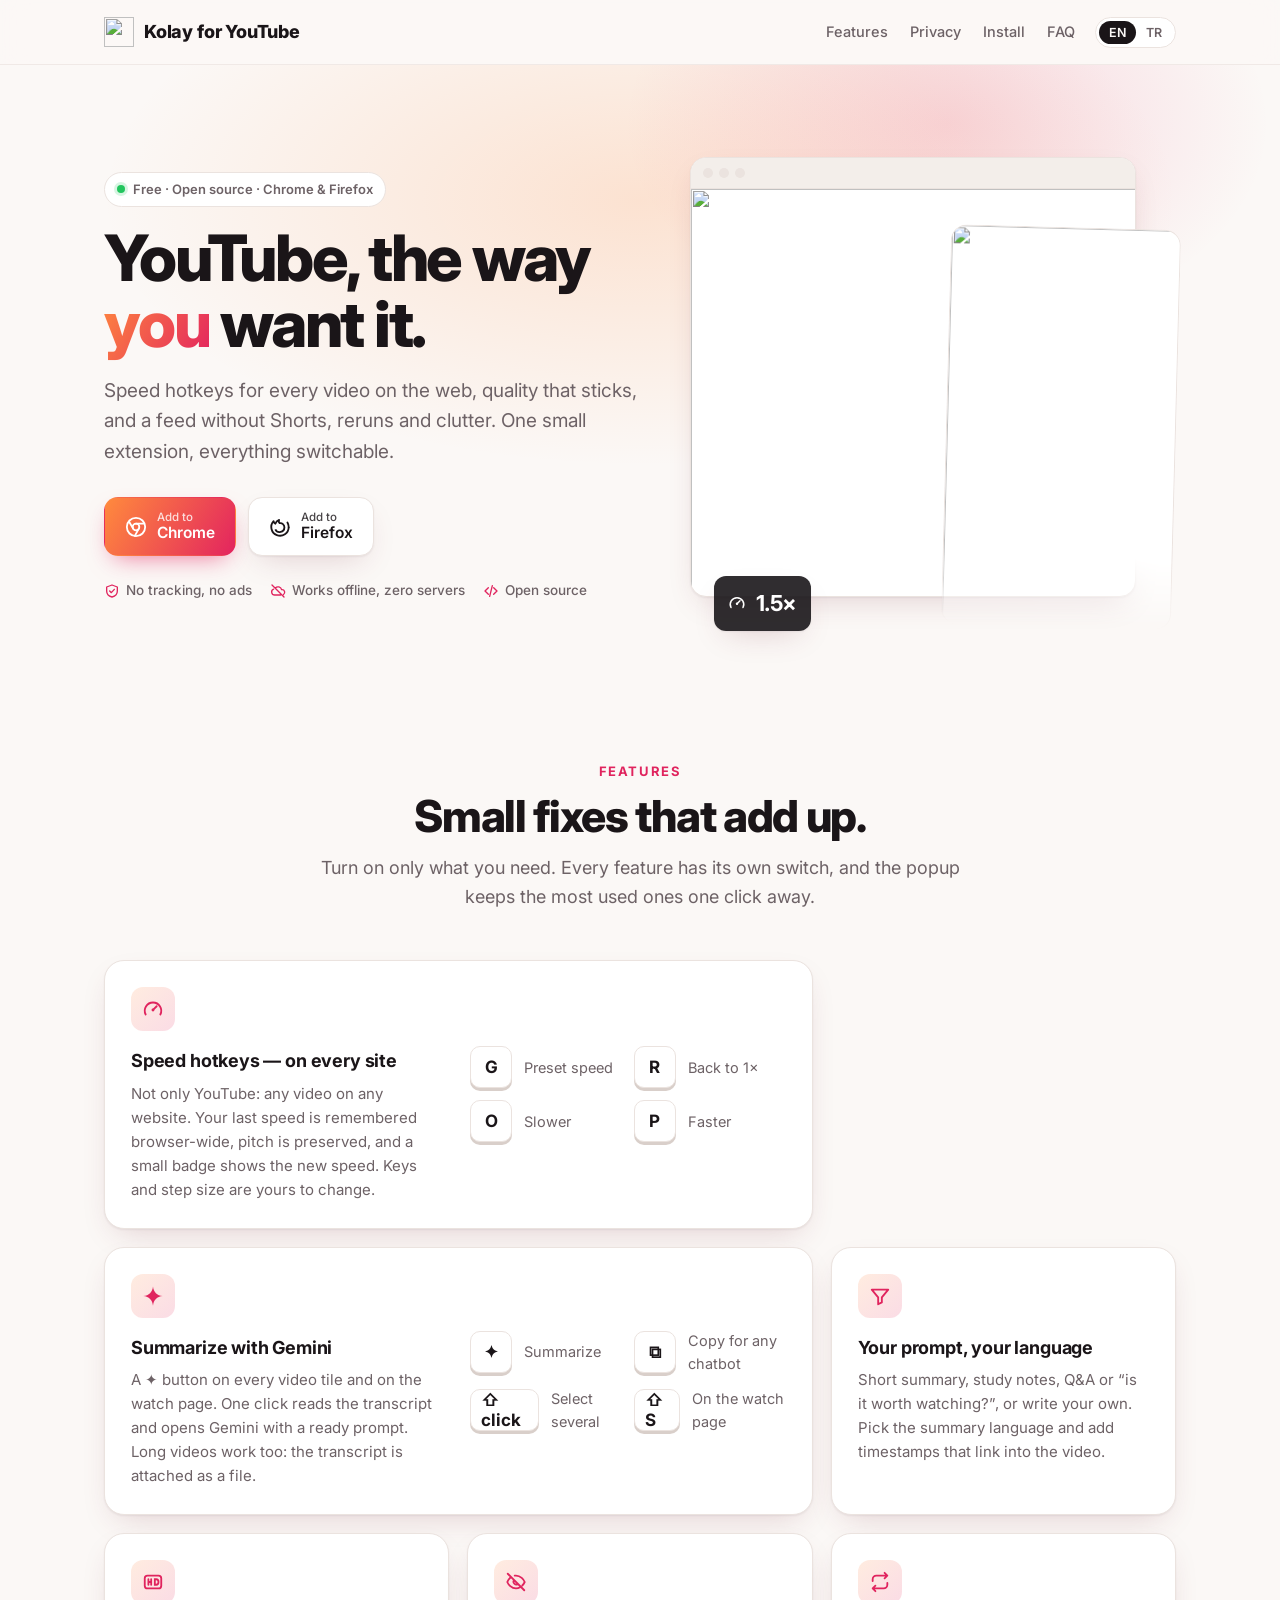
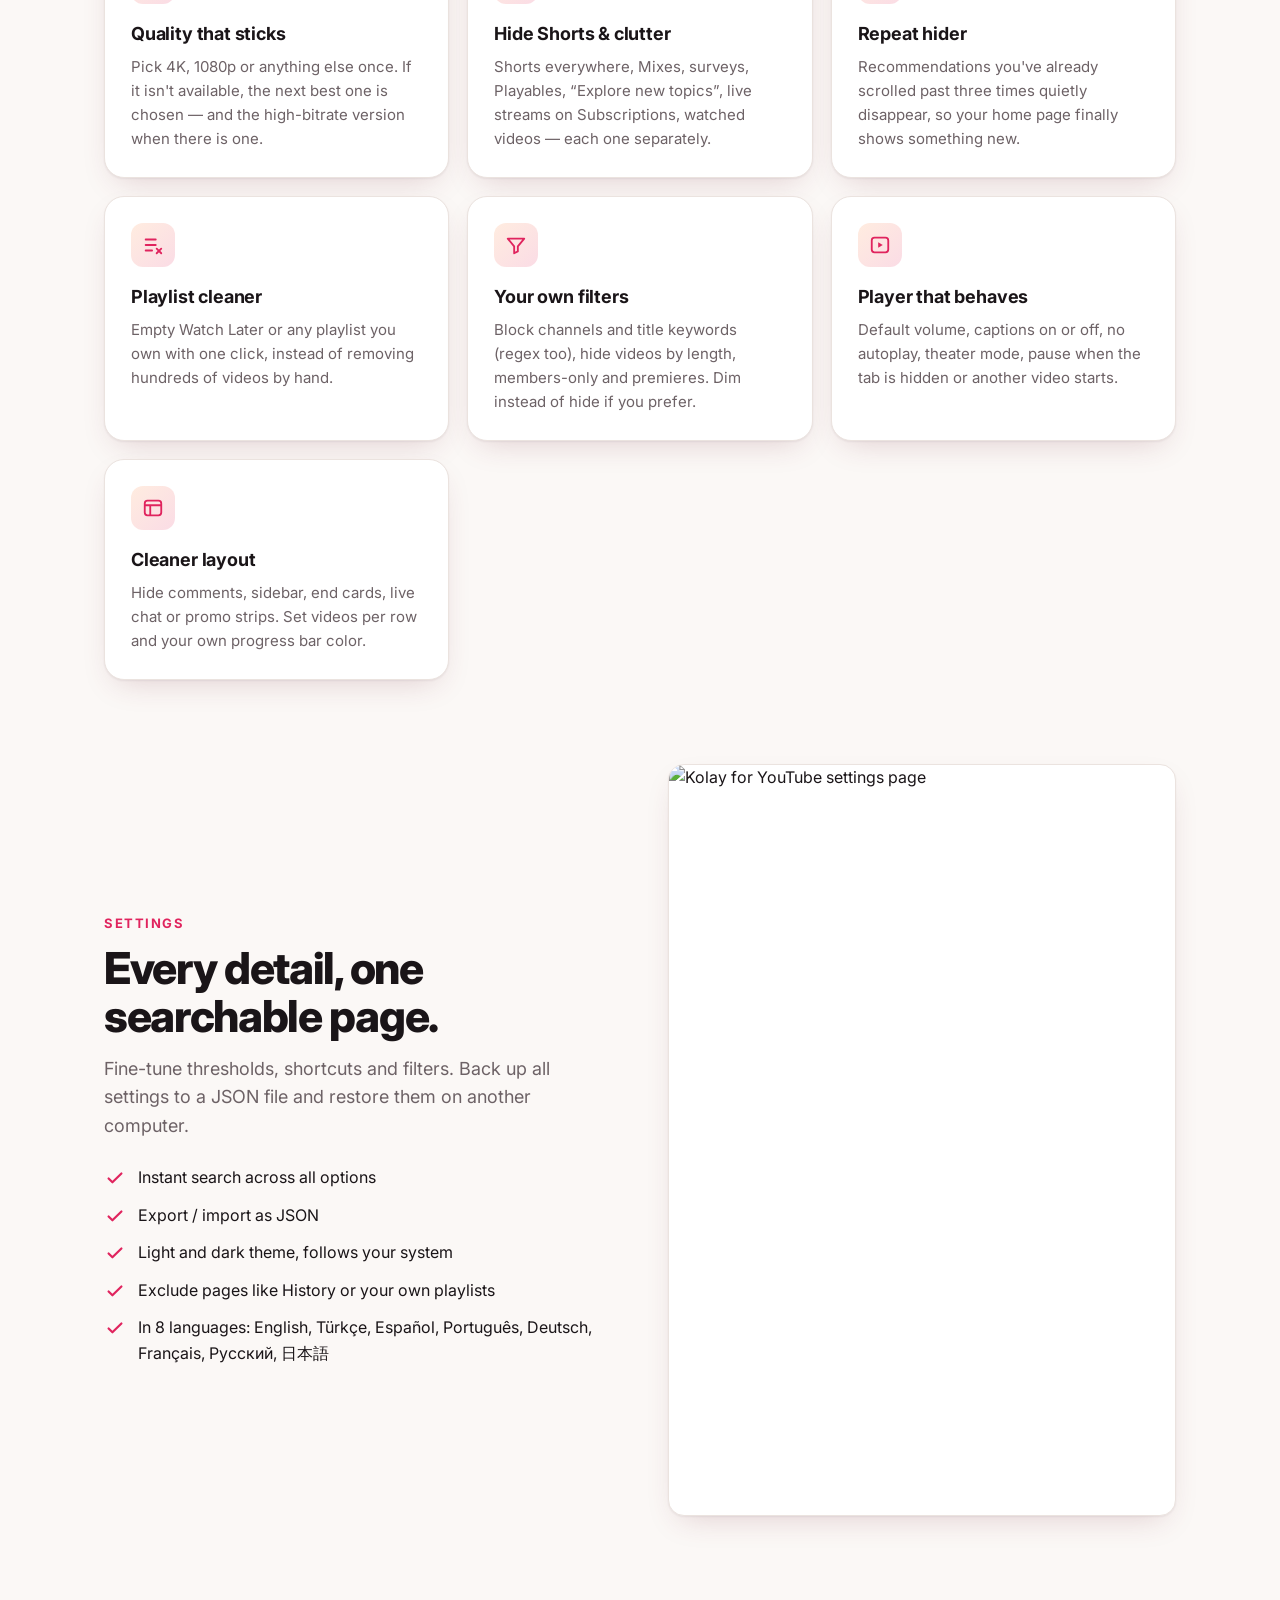
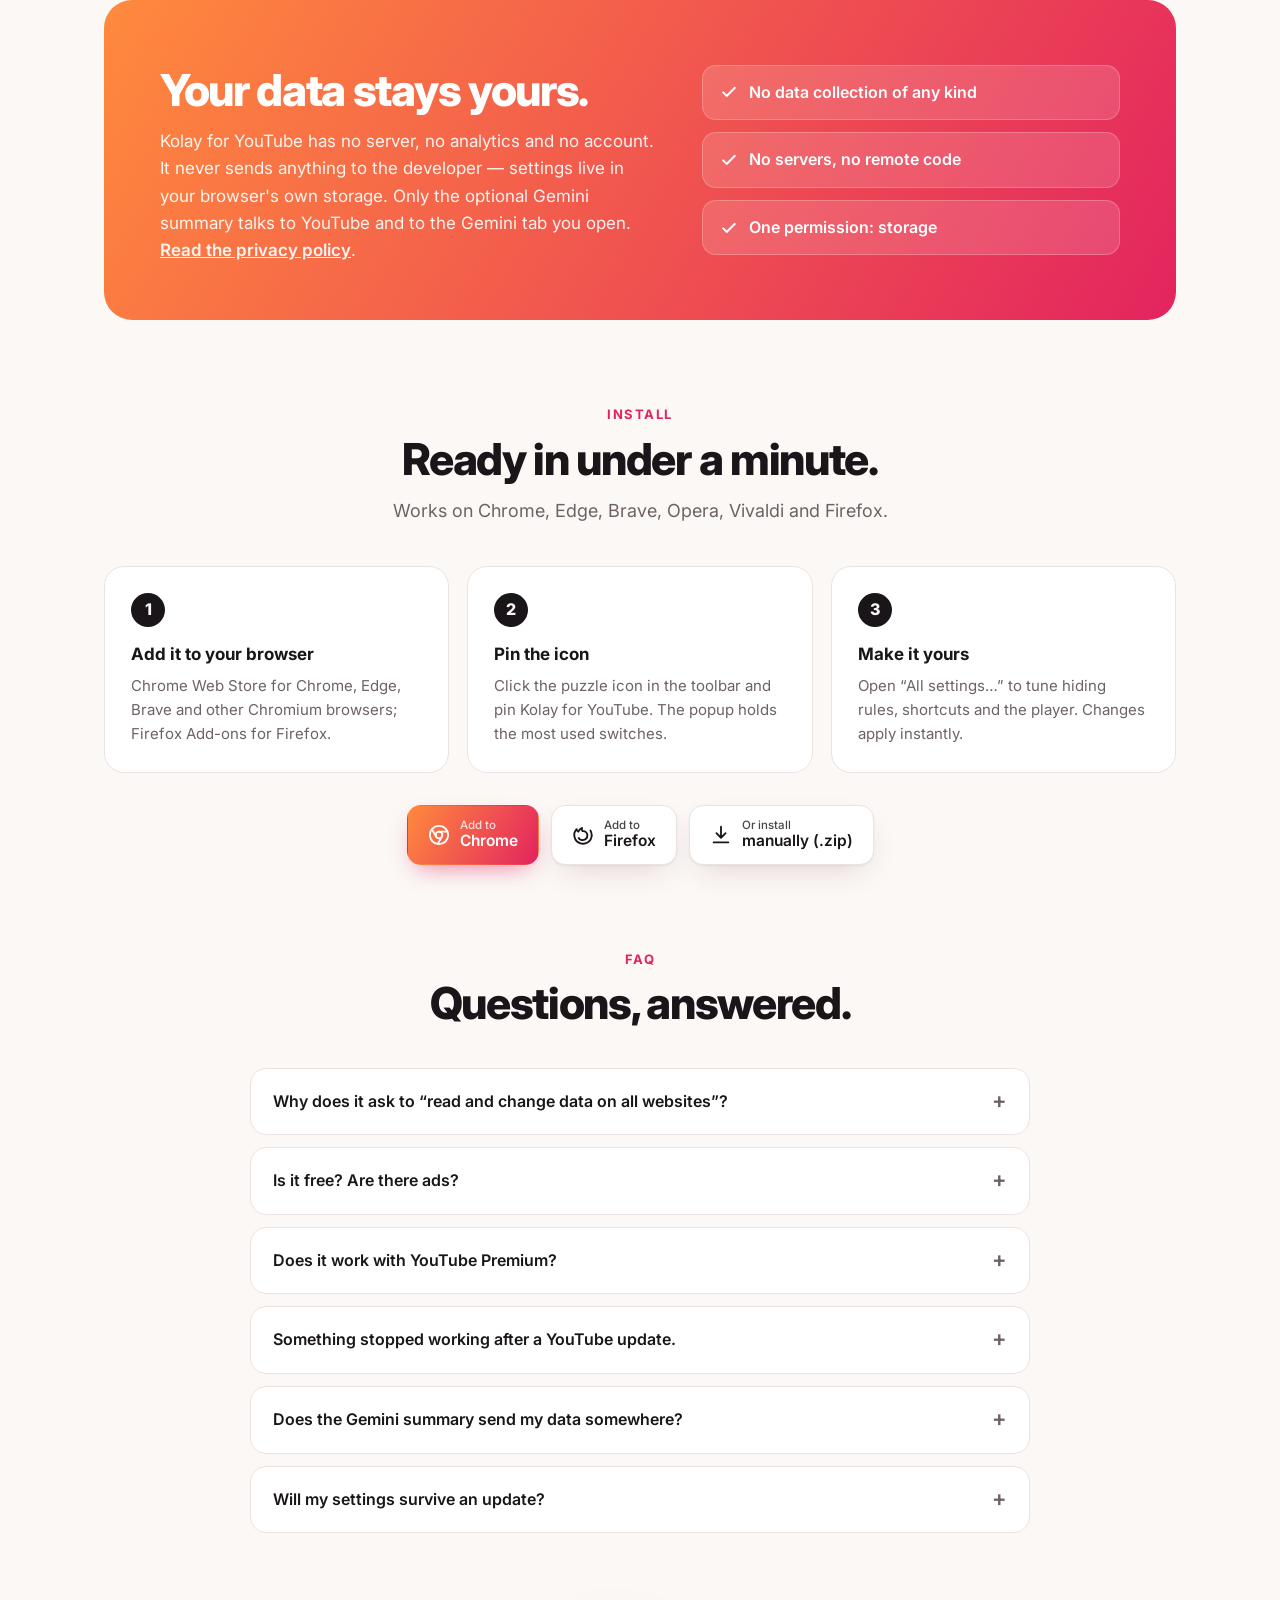
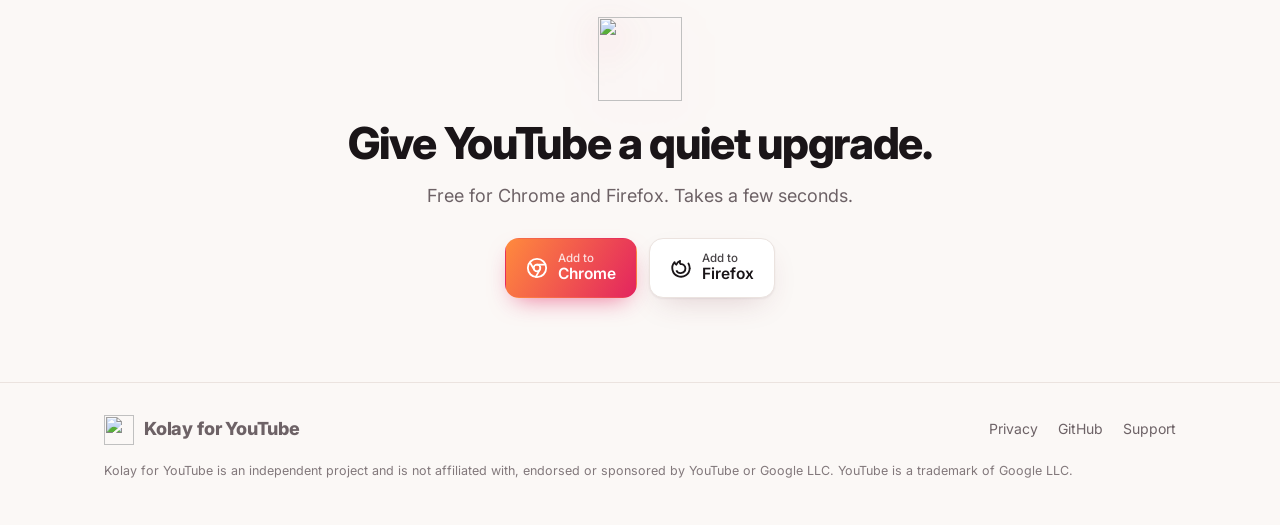
==== commit 49db5fa8: "Gemini summary hardening (v1.4.1) Diagnostics and visible errors, transcript fallback chain, per-run" ====
--- a/docs/index.html
+++ b/docs/index.html
@@ -181,6 +181,7 @@
     <symbol id="i-check" viewBox="0 0 24 24"><path fill="none" stroke="currentColor" stroke-width="2.4" stroke-linecap="round" stroke-linejoin="round" d="M5 12.5l4.2 4.2L19 7"/></symbol>
     <symbol id="i-chrome" viewBox="0 0 24 24"><circle cx="12" cy="12" r="10" fill="none" stroke="currentColor" stroke-width="2"/><circle cx="12" cy="12" r="3.6" fill="none" stroke="currentColor" stroke-width="2"/><path fill="none" stroke="currentColor" stroke-width="2" stroke-linecap="round" d="M12 8.4h8.8M8.9 13.8L4.5 6.2M15.1 13.8l-4.4 7.9"/></symbol>
     <symbol id="i-firefox" viewBox="0 0 24 24"><path fill="none" stroke="currentColor" stroke-width="2" stroke-linejoin="round" d="M21.5 12A9.5 9.5 0 1 1 5 5.6c.2 1.3.9 2.3 1.9 2.8.6-1.8 2-3.5 4.1-4.2-.6 1.5-.3 2.9.7 3.6 2.6-.4 5.1 1.6 5.1 4.6a5.2 5.2 0 0 1-9.9 2.1"/><path fill="none" stroke="currentColor" stroke-width="2" stroke-linecap="round" d="M21.5 12c0-1.8-.5-3.5-1.4-5"/></symbol>
+    <symbol id="i-spark" viewBox="0 0 24 24"><path fill="currentColor" d="M12 1.5C12.6 7.6 16.4 11.4 22.5 12 16.4 12.6 12.6 16.4 12 22.5 11.4 16.4 7.6 12.6 1.5 12 7.6 11.4 11.4 7.6 12 1.5Z"/></symbol>
     <symbol id="i-speed" viewBox="0 0 24 24"><path fill="none" stroke="currentColor" stroke-width="2" stroke-linecap="round" stroke-linejoin="round" d="M4 18a9 9 0 1 1 16 0M12 13l4-4"/><circle cx="12" cy="13" r="1.6" fill="currentColor"/></symbol>
     <symbol id="i-hd" viewBox="0 0 24 24"><rect x="3" y="5" width="18" height="14" rx="3" fill="none" stroke="currentColor" stroke-width="2"/><path fill="none" stroke="currentColor" stroke-width="2" stroke-linecap="round" d="M7 9v6M7 12h3M10 9v6M14 9v6h1.5a2.5 3 0 0 0 0-6z"/></symbol>
     <symbol id="i-eye" viewBox="0 0 24 24"><path fill="none" stroke="currentColor" stroke-width="2" stroke-linecap="round" stroke-linejoin="round" d="M3 3l18 18M10.6 5.1A10 10 0 0 1 12 5c5 0 8.5 4.5 9.5 7a13 13 0 0 1-2.6 3.8M6.6 6.6A13 13 0 0 0 2.5 12c1 2.5 4.5 7 9.5 7 1.7 0 3.2-.5 4.5-1.3M9.9 9.9a3 3 0 0 0 4.2 4.2"/></symbol>
@@ -268,6 +269,24 @@
           <div class="key"><kbd>P</kbd><span data-i18n="k.p">Faster</span></div>
         </div>
       </div>
+      <div class="card big reveal">
+        <div>
+          <div class="ic"><svg><use href="#i-spark"/></svg></div>
+          <h3 data-i18n="f.gem.t">Summarize with Gemini</h3>
+          <p data-i18n="f.gem.d">A ✦ button on every video tile and on the watch page. One click reads the transcript and opens Gemini with a ready prompt. Long videos work too: the transcript is attached as a file.</p>
+        </div>
+        <div class="keys">
+          <div class="key"><kbd>✦</kbd><span data-i18n="k.gem1">Summarize</span></div>
+          <div class="key"><kbd>⧉</kbd><span data-i18n="k.gem2">Copy for any chatbot</span></div>
+          <div class="key"><kbd>⇧ click</kbd><span data-i18n="k.gem3">Select several</span></div>
+          <div class="key"><kbd>⇧ S</kbd><span data-i18n="k.gem4">On the watch page</span></div>
+        </div>
+      </div>
+      <div class="card reveal">
+        <div class="ic"><svg><use href="#i-filter"/></svg></div>
+        <h3 data-i18n="f.gem2.t">Your prompt, your language</h3>
+        <p data-i18n="f.gem2.d">Short summary, study notes, Q&amp;A or “is it worth watching?”, or write your own. Pick the summary language and add timestamps that link into the video.</p>
+      </div>
       <div class="card reveal">
         <div class="ic"><svg><use href="#i-hd"/></svg></div>
         <h3 data-i18n="f.q.t">Quality that sticks</h3>
@@ -335,12 +354,12 @@
     <div class="band reveal">
       <div>
         <h2 data-i18n="priv.title">Your data stays yours.</h2>
-        <p data-i18n-html="priv.sub">Kolay for YouTube has no server, no analytics and no account. It never sends anything anywhere — settings live in your browser's own storage. <a href="privacy.html">Read the privacy policy</a>.</p>
+        <p data-i18n-html="priv.sub">Kolay for YouTube has no server, no analytics and no account. It never sends anything to the developer — settings live in your browser's own storage. Only the optional Gemini summary talks to YouTube and to the Gemini tab you open. <a href="privacy.html">Read the privacy policy</a>.</p>
       </div>
       <ul>
         <li><svg><use href="#i-check"/></svg><span data-i18n="priv.l1">No data collection of any kind</span></li>
-        <li><svg><use href="#i-check"/></svg><span data-i18n="priv.l2">No network requests, no remote code</span></li>
-        <li><svg><use href="#i-check"/></svg><span data-i18n="priv.l3">Only one permission: storage</span></li>
+        <li><svg><use href="#i-check"/></svg><span data-i18n="priv.l2">No servers, no remote code</span></li>
+        <li><svg><use href="#i-check"/></svg><span data-i18n="priv.l3">One permission: storage</span></li>
       </ul>
     </div>
   </div>
@@ -377,6 +396,7 @@
       <details class="reveal"><summary data-i18n="q2">Is it free? Are there ads?</summary><p data-i18n="a2">Free, with no ads, no premium tier and no tracking. The full source code is on GitHub.</p></details>
       <details class="reveal"><summary data-i18n="q3">Does it work with YouTube Premium?</summary><p data-i18n="a3">Yes. With Premium, the quality setting can even pick the “enhanced bitrate” version automatically.</p></details>
       <details class="reveal"><summary data-i18n="q4">Something stopped working after a YouTube update.</summary><p data-i18n-html="a4">YouTube changes its layout often. Please <a href="https://github.com/makolay322/Kolay-for-Youtube/issues">open an issue on GitHub</a>; turning on Settings → General → Debug log helps a lot.</p></details>
+      <details class="reveal"><summary data-i18n="q6">Does the Gemini summary send my data somewhere?</summary><p data-i18n="a6">Only where you send it. The extension reads the video's transcript from YouTube and types it, with a prompt, into a Gemini tab that you open. Nothing goes through a server of ours. The copy button keeps it all on your clipboard instead, and you can turn the feature off completely.</p></details>
       <details class="reveal"><summary data-i18n="q5">Will my settings survive an update?</summary><p data-i18n="a5">Yes. Settings are kept across updates, and you can export them to a file at any time.</p></details>
     </div>
   </div>
@@ -454,8 +474,8 @@
   'set.l1': 'Tüm seçeneklerde anında arama', 'set.l2': 'JSON olarak dışa / içe aktarma', 'set.l3': 'Açık ve koyu tema, sistemini takip eder', 'set.l4': 'Geçmiş ya da kendi listelerin gibi sayfaları hariç tut',
   'set.l5': '8 dilde: English, Türkçe, Español, Português, Deutsch, Français, Русский, 日本語',
   'priv.title': 'Verilerin sende kalır.',
-  'priv.sub': 'Kolay for YouTube’un sunucusu, analitiği ya da hesabı yok. Hiçbir yere hiçbir şey göndermez — ayarlar tarayıcının kendi depolamasında durur. <a href="privacy.html">Gizlilik politikasını oku</a>.',
-  'priv.l1': 'Hiçbir şekilde veri toplanmaz', 'priv.l2': 'Ağ isteği yok, uzaktan kod yok', 'priv.l3': 'Tek izin: depolama (storage)',
+  'priv.sub': 'Kolay for YouTube’un sunucusu, analitiği ya da hesabı yok. Geliştiriciye hiçbir şey göndermez — ayarlar tarayıcının kendi depolamasında durur. Yalnızca isteğe bağlı Gemini özeti YouTube ve senin açtığın Gemini sekmesiyle konuşur. <a href="privacy.html">Gizlilik politikasını oku</a>.',
+  'priv.l1': 'Hiçbir şekilde veri toplanmaz', 'priv.l2': 'Sunucu yok, uzaktan kod yok', 'priv.l3': 'Tek izin: depolama (storage)',
   'ins.eyebrow': 'Kurulum', 'ins.title': 'Bir dakikadan kısa sürede hazır.', 'ins.sub': 'Chrome, Edge, Brave, Opera, Vivaldi ve Firefox’ta çalışır.',
   's1.t': 'Tarayıcına ekle', 's1.d': 'Chrome, Edge, Brave ve diğer Chromium tarayıcılar için Chrome Web Mağazası; Firefox için Firefox Eklentileri.',
   's2.t': 'Simgeyi sabitle', 's2.d': 'Araç çubuğundaki yapboz simgesine tıkla ve Kolay for YouTube’u sabitle. En çok kullanılan anahtarlar açılır pencerede.',
@@ -468,6 +488,13 @@
   'q4': 'YouTube güncellemesinden sonra bir şey çalışmıyor.',
   'a4': 'YouTube arayüzünü sık değiştiriyor. Lütfen <a href="https://github.com/makolay322/Kolay-for-Youtube/issues">GitHub’da bir issue aç</a>; Ayarlar → Genel → Hata ayıklama günlüğü’nü açmak çok yardımcı olur.',
   'q5': 'Güncellemeden sonra ayarlarım kalır mı?', 'a5': 'Evet. Ayarlar güncellemelerde korunur; istediğin an dosyaya da aktarabilirsin.',
+  'f.gem.t': 'Gemini ile özetle',
+  'f.gem.d': 'Her video karosunda ve izleme sayfasında bir ✦ düğmesi. Tek tıkla transkripti okur ve hazır bir istemle Gemini’yi açar. Uzun videolar da olur: transkript dosya olarak eklenir.',
+  'k.gem1': 'Özetle', 'k.gem2': 'Başka sohbet botu için kopyala', 'k.gem3': 'Birden çok seç', 'k.gem4': 'İzleme sayfasında',
+  'f.gem2.t': 'Senin istemin, senin dilin',
+  'f.gem2.d': 'Kısa özet, ders notu, soru-cevap ya da “izlemeye değer mi?”; ya da kendi istemini yaz. Özet dilini seç, videoya bağlanan zaman damgaları ekle.',
+  'q6': 'Gemini özeti verilerimi bir yere gönderiyor mu?',
+  'a6': 'Yalnızca senin gönderdiğin yere. Eklenti videonun transkriptini YouTube’dan okur ve bir istemle birlikte senin açtığın Gemini sekmesine yazar. Hiçbir şey bizim bir sunucumuzdan geçmez. Kopyala düğmesi her şeyi panonda tutar; özelliği tamamen kapatabilirsin.',
   'cta.title': 'YouTube’a sessiz bir yükseltme.', 'cta.sub': 'Chrome ve Firefox için ücretsiz. Birkaç saniye sürer.',
   'ft.privacy': 'Gizlilik', 'ft.support': 'Destek',
   'ft.legal': 'Kolay for YouTube bağımsız bir projedir; YouTube veya Google LLC ile bağlantılı değildir, onlar tarafından desteklenmez ya da onaylanmaz. YouTube, Google LLC’nin ticari markasıdır.',
